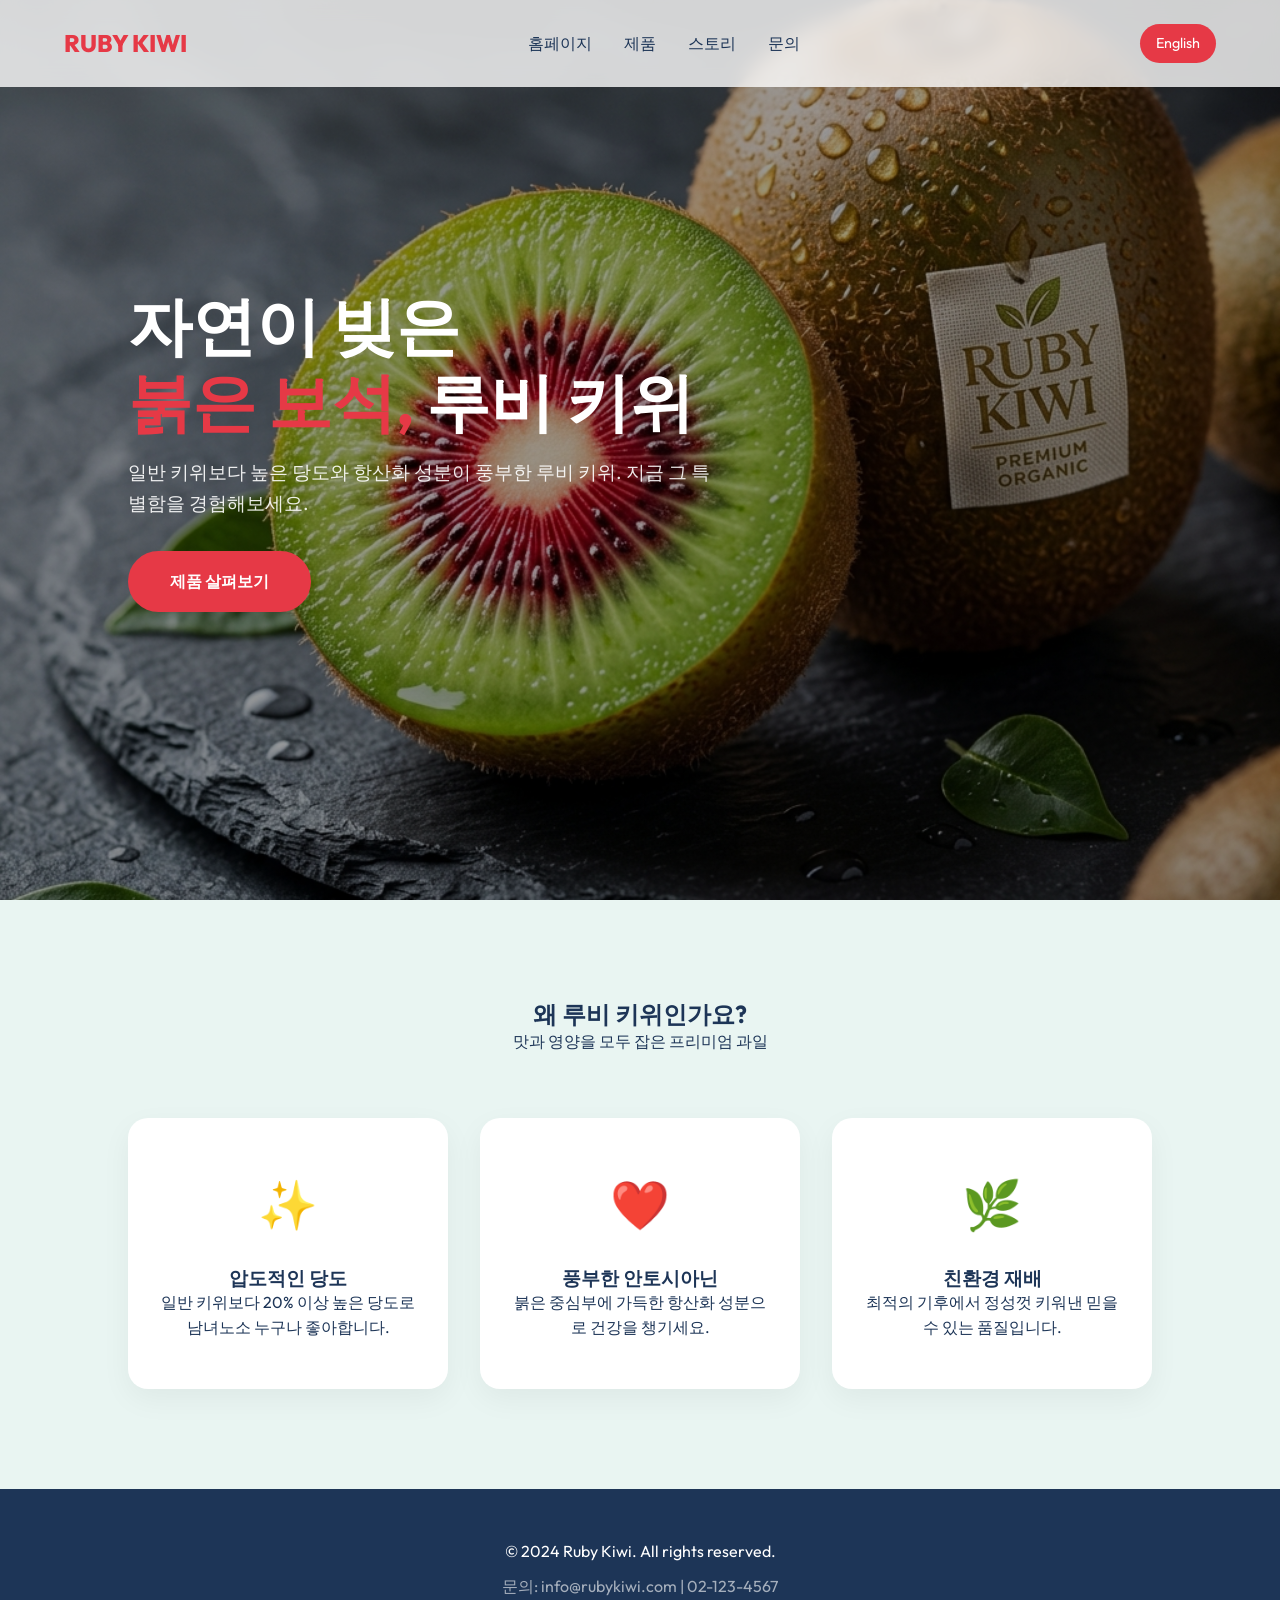
==== index.html @ 23ddec9c "Add files via upload" ====
<!DOCTYPE html>
<html lang="ko">
<head>
    <meta charset="UTF-8">
    <meta name="viewport" content="width=device-width, initial-scale=1.0">
    <title>루비 키위 - 자연의 붉은 보석</title>
    <meta name="description" content="달콤한 맛과 풍부한 영양, 속이 붉은 루비 키위를 만나보세요.">
    
    <!-- Google Fonts -->
    <link rel="preconnect" href="https://fonts.googleapis.com">
    <link rel="preconnect" href="https://fonts.gstatic.com" crossorigin>
    <link href="https://fonts.googleapis.com/css2?family=Outfit:wght@300;500;700;800&display=swap" rel="stylesheet">
    
    <!-- Custom CSS -->
    <link rel="stylesheet" href="style.css">
</head>
<body>

    <!-- Navigation -->
    <nav>
        <div class="logo">RUBY KIWI</div>
        <ul class="nav-links">
            <li><a href="#home">홈페이지</a></li>
            <li><a href="#product">제품</a></li>
            <li><a href="#story">스토리</a></li>
            <li><a href="#contact">문의</a></li>
        </ul>
        <a href="en.html" class="lang-switch">English</a>
    </nav>

    <!-- Hero Section -->
    <header id="home" class="hero">
        <div class="hero-content">
            <h1>자연이 빚은<br><span style="color: var(--primary-red);">붉은 보석,</span> 루비 키위</h1>
            <p>일반 키위보다 높은 당도와 항산화 성분이 풍부한 루비 키위. 지금 그 특별함을 경험해보세요.</p>
            <a href="#product" class="cta-button">제품 살펴보기</a>
        </div>
    </header>

    <!-- Product Features -->
    <section id="product" class="features">
        <div class="section-title">
            <h2>왜 루비 키위인가요?</h2>
            <p>맛과 영양을 모두 잡은 프리미엄 과일</p>
        </div>
        <div class="feature-grid">
            <div class="feature-card">
                <div class="feature-icon">✨</div>
                <h3>압도적인 당도</h3>
                <p>일반 키위보다 20% 이상 높은 당도로 남녀노소 누구나 좋아합니다.</p>
            </div>
            <div class="feature-card">
                <div class="feature-icon">❤️</div>
                <h3>풍부한 안토시아닌</h3>
                <p>붉은 중심부에 가득한 항산화 성분으로 건강을 챙기세요.</p>
            </div>
            <div class="feature-card">
                <div class="feature-icon">🌿</div>
                <h3>친환경 재배</h3>
                <p>최적의 기후에서 정성껏 키워낸 믿을 수 있는 품질입니다.</p>
            </div>
        </div>
    </section>

    <!-- Footer / Contact Section -->
    <footer id="contact" style="padding: 50px 10%; background: var(--dark); color: var(--white); text-align: center;">
        <p>&copy; 2024 Ruby Kiwi. All rights reserved.</p>
        <p style="margin-top: 10px; opacity: 0.6;">문의: info@rubykiwi.com | 02-123-4567</p>
    </footer>

</body>
</html>
---- style.css ----
/* Design System & Modern Reset */
:root {
    --primary-red: #e63946;
    --primary-green: #2a9d8f;
    --accent-red: #d90429;
    --soft-green: #e9f5f2;
    --dark: #1d3557;
    --light: #f1faee;
    --white: #ffffff;
    --glass: rgba(255, 255, 255, 0.8);
    --transition: all 0.3s cubic-bezier(0.4, 0, 0.2, 1);
    --font-main: 'Outfit', sans-serif;
}

* {
    margin: 0;
    padding: 0;
    box-sizing: border-box;
}

body {
    font-family: var(--font-main);
    background-color: var(--white);
    color: var(--dark);
    line-height: 1.6;
    overflow-x: hidden;
}

/* Typography */
h1, h2, h3 {
    font-weight: 700;
    line-height: 1.2;
}

/* Navigation */
nav {
    position: fixed;
    top: 0;
    width: 100%;
    padding: 1.5rem 5%;
    display: flex;
    justify-content: space-between;
    align-items: center;
    background: var(--glass);
    backdrop-filter: blur(10px);
    z-index: 1000;
    transition: var(--transition);
}

.logo {
    font-size: 1.5rem;
    font-weight: 800;
    color: var(--primary-red);
}

.nav-links {
    display: flex;
    gap: 2rem;
    list-style: none;
}

.nav-links a {
    text-decoration: none;
    color: var(--dark);
    font-weight: 500;
    transition: var(--transition);
}

.nav-links a:hover {
    color: var(--primary-red);
}

.lang-switch {
    background: var(--primary-red);
    color: var(--white);
    padding: 0.5rem 1rem;
    border-radius: 50px;
    text-decoration: none;
    font-size: 0.9rem;
}

/* Hero Section */
.hero {
    height: 100vh;
    display: flex;
    align-items: center;
    padding: 0 10%;
    background: linear-gradient(rgba(0,0,0,0.4), rgba(0,0,0,0.4)), url('images/hero.png');
    background-size: cover;
    background-position: center;
    color: var(--white);
    position: relative;
}

.hero-content {
    max-width: 600px;
    animation: fadeInUp 1s ease-out;
}

.hero h1 {
    font-size: 4rem;
    margin-bottom: 1rem;
}

.hero p {
    font-size: 1.2rem;
    margin-bottom: 2rem;
    opacity: 0.9;
}

.cta-button {
    display: inline-block;
    padding: 1rem 2.5rem;
    background: var(--primary-red);
    color: var(--white);
    text-decoration: none;
    border-radius: 50px;
    font-weight: 600;
    transition: var(--transition);
    border: 2px solid transparent;
}

.cta-button:hover {
    background: transparent;
    border-color: var(--white);
    transform: translateY(-5px);
}

/* Features Section */
.features {
    padding: 100px 10%;
    background: var(--soft-green);
    text-align: center;
}

.section-title {
    margin-bottom: 4rem;
}

.feature-grid {
    display: grid;
    grid-template-columns: repeat(auto-fit, minmax(250px, 1fr));
    gap: 2rem;
}

.feature-card {
    background: var(--white);
    padding: 3rem 2rem;
    border-radius: 20px;
    box-shadow: 0 10px 30px rgba(0,0,0,0.05);
    transition: var(--transition);
}

.feature-card:hover {
    transform: translateY(-10px);
}

.feature-icon {
    font-size: 3rem;
    margin-bottom: 1.5rem;
    color: var(--primary-red);
}

/* Animations */
@keyframes fadeInUp {
    from {
        opacity: 0;
        transform: translateY(30px);
    }
    to {
        opacity: 1;
        transform: translateY(0);
    }
}

/* Responsive */
@media (max-width: 768px) {
    .nav-links {
        display: none;
    }
    .hero h1 {
        font-size: 2.5rem;
    }
}
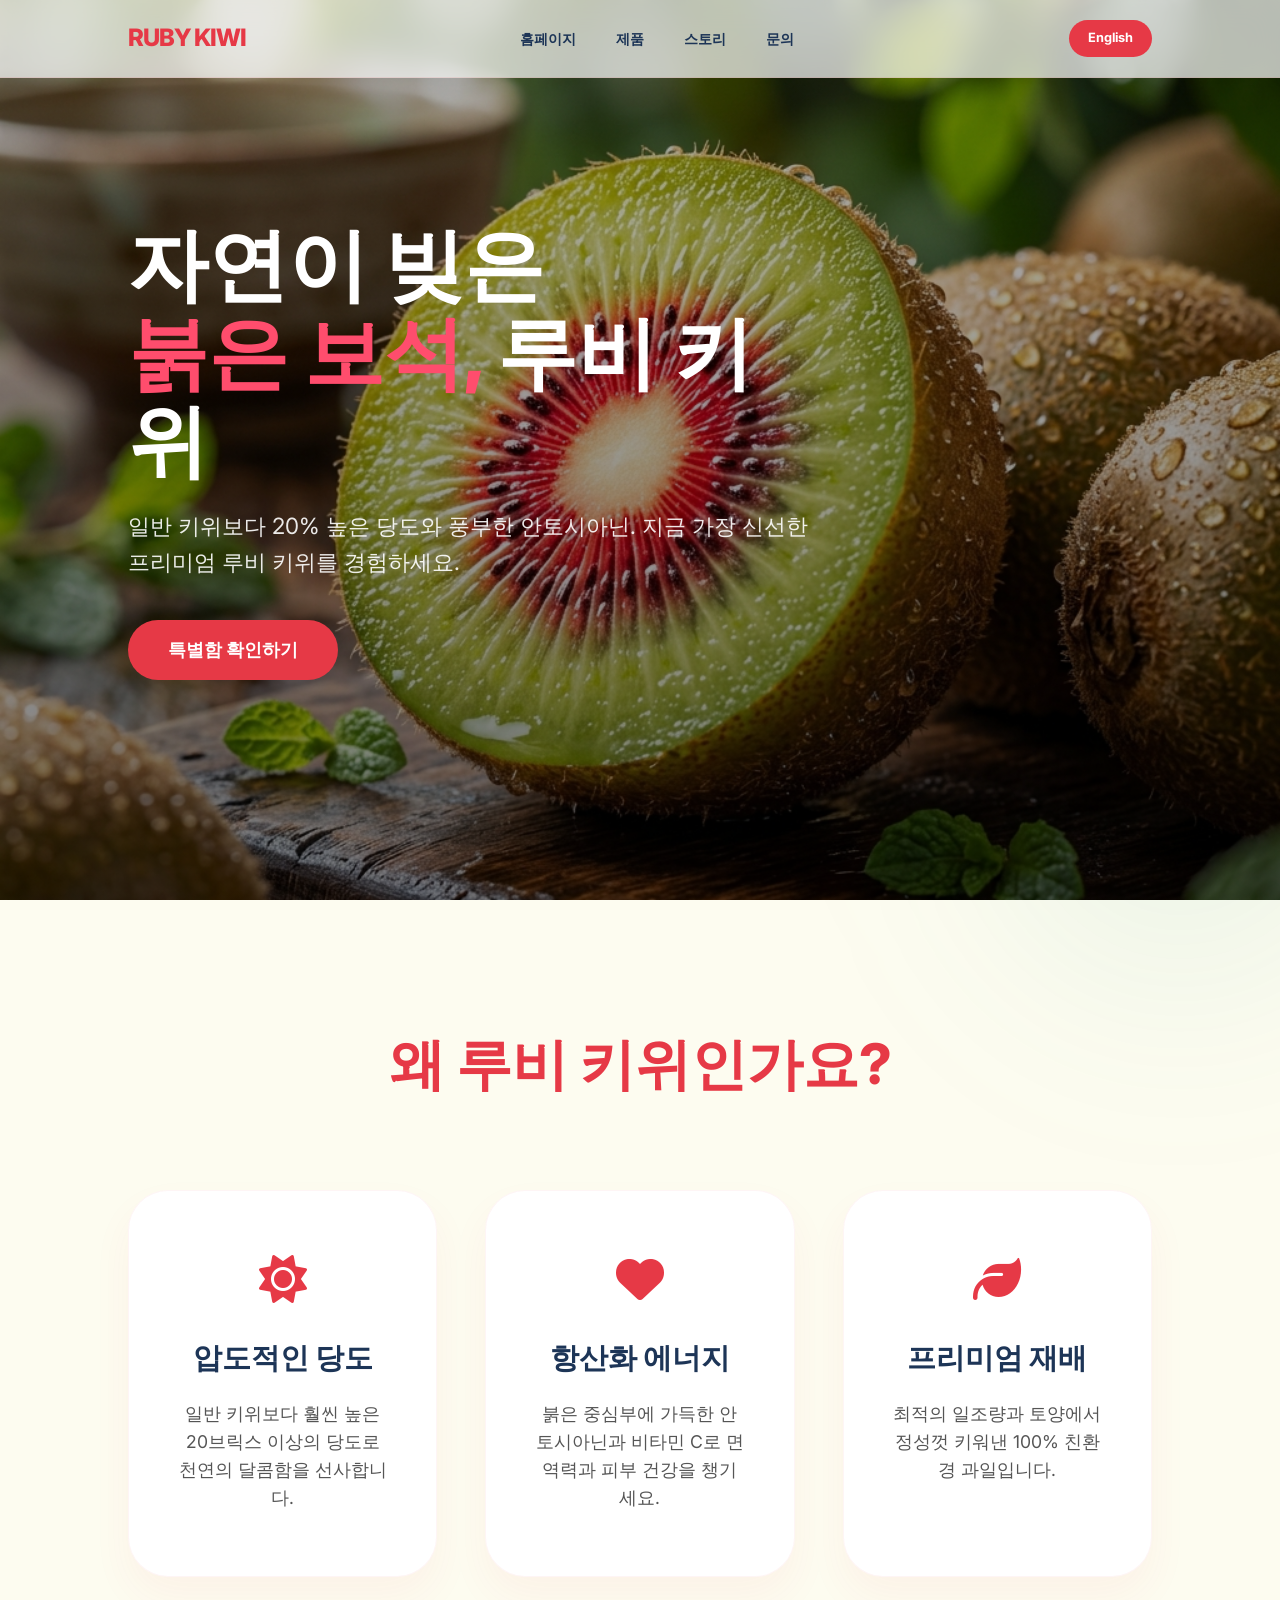
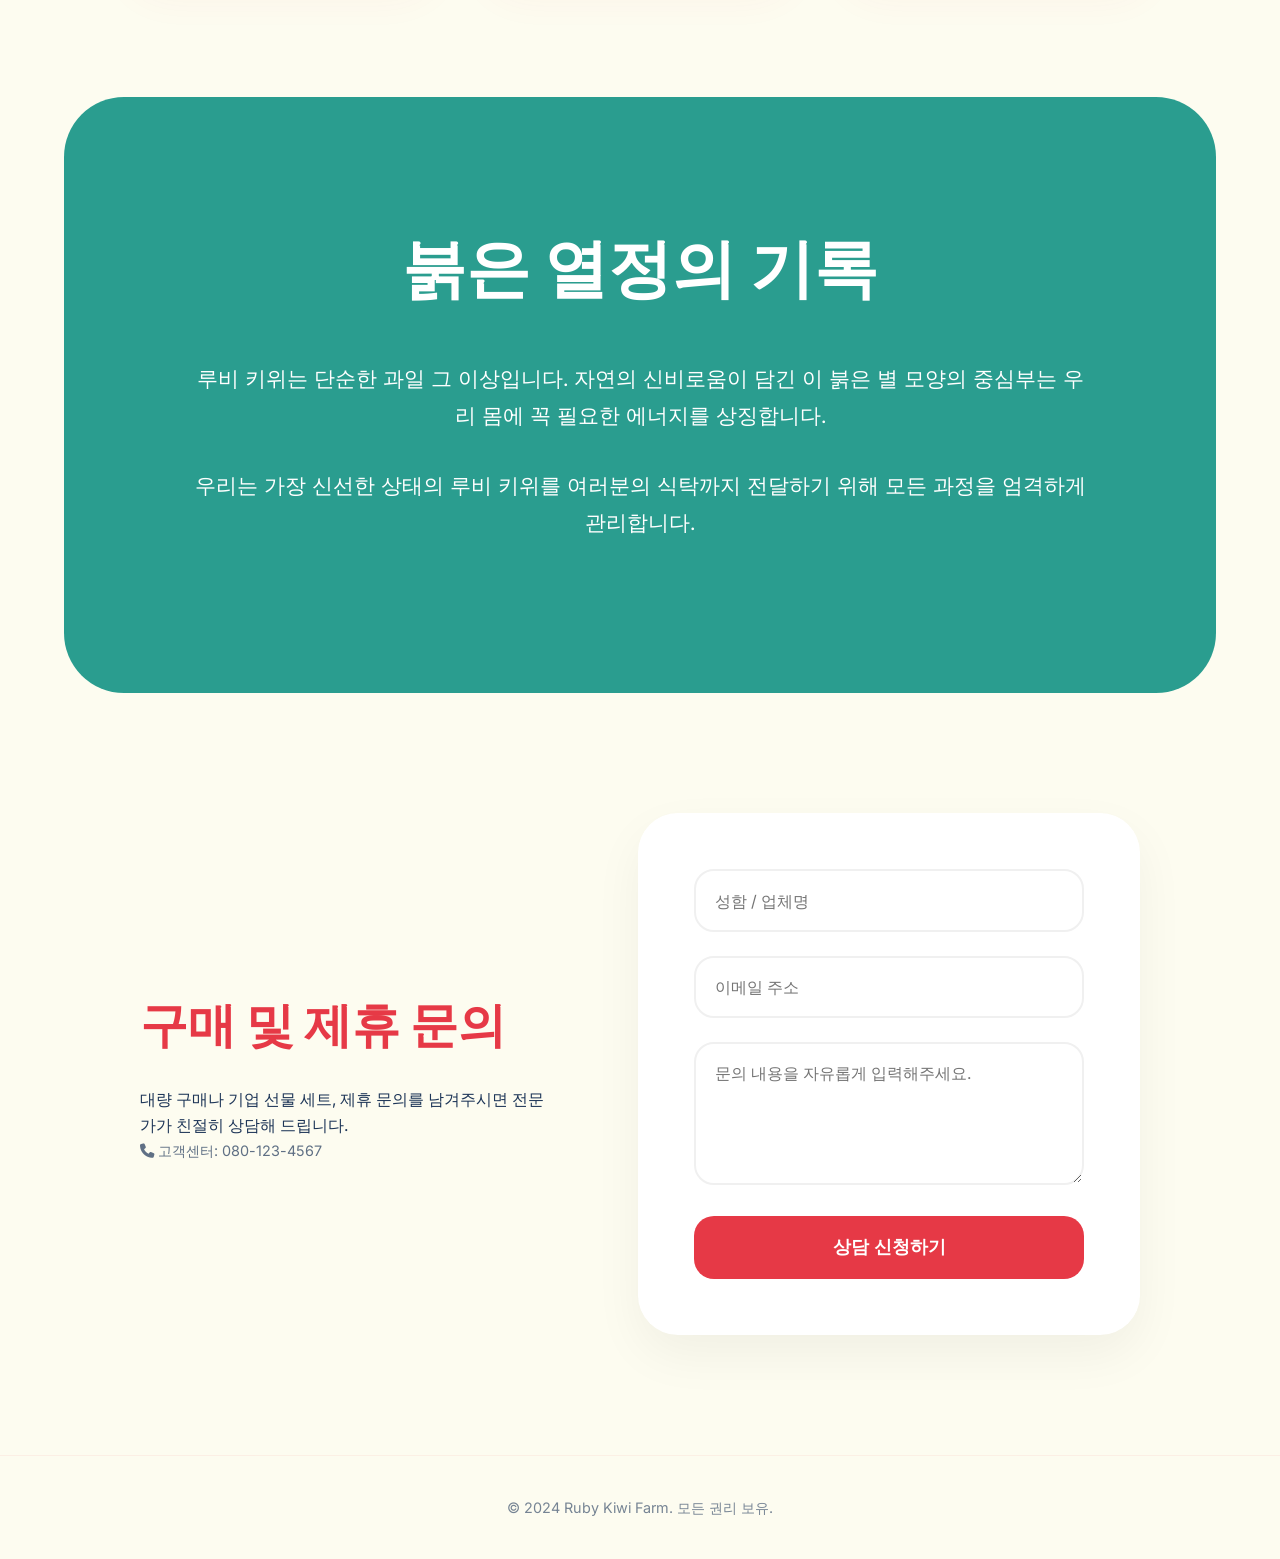
==== commit 39250819: "Add files via upload" ====
--- a/index.html
+++ b/index.html
@@ -3,18 +3,23 @@
 <head>
     <meta charset="UTF-8">
     <meta name="viewport" content="width=device-width, initial-scale=1.0">
-    <title>루비 키위 - 자연의 붉은 보석</title>
-    <meta name="description" content="달콤한 맛과 풍부한 영양, 속이 붉은 루비 키위를 만나보세요.">
+    <title>루비 키위 - 자연이 선사하는 붉은 보석</title>
+    <meta name="description" content="달콤한 당도와 풍부한 항산화 성분, 속이 붉은 프리미엄 루비 키위를 만나보세요.">
     
-    <!-- Google Fonts -->
+    <!-- Fonts & Icons -->
     <link rel="preconnect" href="https://fonts.googleapis.com">
     <link rel="preconnect" href="https://fonts.gstatic.com" crossorigin>
-    <link href="https://fonts.googleapis.com/css2?family=Outfit:wght@300;500;700;800&display=swap" rel="stylesheet">
+    <link href="https://fonts.googleapis.com/css2?family=Inter:wght@400;500;600;700;800&display=swap" rel="stylesheet">
+    <link rel="stylesheet" href="https://cdnjs.cloudflare.com/ajax/libs/font-awesome/6.5.1/css/all.min.css">
     
     <!-- Custom CSS -->
     <link rel="stylesheet" href="style.css">
 </head>
 <body>
+
+    <!-- Decorative Elements -->
+    <div class="blob blob-1"></div>
+    <div class="blob blob-2"></div>
 
     <!-- Navigation -->
     <nav>
@@ -31,41 +36,72 @@
     <!-- Hero Section -->
     <header id="home" class="hero">
         <div class="hero-content">
-            <h1>자연이 빚은<br><span style="color: var(--primary-red);">붉은 보석,</span> 루비 키위</h1>
-            <p>일반 키위보다 높은 당도와 항산화 성분이 풍부한 루비 키위. 지금 그 특별함을 경험해보세요.</p>
-            <a href="#product" class="cta-button">제품 살펴보기</a>
+            <h1>자연이 빚은<br><span>붉은 보석,</span> 루비 키위</h1>
+            <p>일반 키위보다 20% 높은 당도와 풍부한 안토시아닌. 지금 가장 신선한 프리미엄 루비 키위를 경험하세요.</p>
+            <a href="#product" class="cta-button">특별함 확인하기</a>
         </div>
     </header>
 
-    <!-- Product Features -->
-    <section id="product" class="features">
+    <!-- Product Section -->
+    <section id="product">
         <div class="section-title">
             <h2>왜 루비 키위인가요?</h2>
-            <p>맛과 영양을 모두 잡은 프리미엄 과일</p>
         </div>
-        <div class="feature-grid">
-            <div class="feature-card">
-                <div class="feature-icon">✨</div>
+        <div class="product-grid">
+            <div class="product-card">
+                <i class="fas fa-sun"></i>
                 <h3>압도적인 당도</h3>
-                <p>일반 키위보다 20% 이상 높은 당도로 남녀노소 누구나 좋아합니다.</p>
+                <p>일반 키위보다 훨씬 높은 20브릭스 이상의 당도로 천연의 달콤함을 선사합니다.</p>
             </div>
-            <div class="feature-card">
-                <div class="feature-icon">❤️</div>
-                <h3>풍부한 안토시아닌</h3>
-                <p>붉은 중심부에 가득한 항산화 성분으로 건강을 챙기세요.</p>
+            <div class="product-card">
+                <i class="fas fa-heart"></i>
+                <h3>항산화 에너지</h3>
+                <p>붉은 중심부에 가득한 안토시아닌과 비타민 C로 면역력과 피부 건강을 챙기세요.</p>
             </div>
-            <div class="feature-card">
-                <div class="feature-icon">🌿</div>
-                <h3>친환경 재배</h3>
-                <p>최적의 기후에서 정성껏 키워낸 믿을 수 있는 품질입니다.</p>
+            <div class="product-card">
+                <i class="fas fa-leaf"></i>
+                <h3>프리미엄 재배</h3>
+                <p>최적의 일조량과 토양에서 정성껏 키워낸 100% 친환경 과일입니다.</p>
             </div>
         </div>
     </section>
 
-    <!-- Footer / Contact Section -->
-    <footer id="contact" style="padding: 50px 10%; background: var(--dark); color: var(--white); text-align: center;">
-        <p>&copy; 2024 Ruby Kiwi. All rights reserved.</p>
-        <p style="margin-top: 10px; opacity: 0.6;">문의: info@rubykiwi.com | 02-123-4567</p>
+    <!-- Story Section -->
+    <section id="story" class="story">
+        <div class="story-text">
+            <h2>붉은 열정의 기록</h2>
+            <p>루비 키위는 단순한 과일 그 이상입니다. 자연의 신비로움이 담긴 이 붉은 별 모양의 중심부는 우리 몸에 꼭 필요한 에너지를 상징합니다.</p>
+            <p>우리는 가장 신선한 상태의 루비 키위를 여러분의 식탁까지 전달하기 위해 모든 과정을 엄격하게 관리합니다.</p>
+        </div>
+    </section>
+
+    <!-- Contact Section -->
+    <section id="contact" class="contact">
+        <div class="contact-container">
+            <div class="contact-info">
+                <h3>구매 및 제휴 문의</h3>
+                <p>대량 구매나 기업 선물 세트, 제휴 문의를 남겨주시면 전문가가 친절히 상담해 드립니다.</p>
+                <p style="font-size: 0.9rem; opacity: 0.7;"><i class="fas fa-phone"></i> 고객센터: 080-123-4567</p>
+            </div>
+            <div class="contact-form-wrapper">
+                <form class="contact-form">
+                    <div class="form-group">
+                        <input type="text" placeholder="성함 / 업체명" required>
+                    </div>
+                    <div class="form-group">
+                        <input type="email" placeholder="이메일 주소" required>
+                    </div>
+                    <div class="form-group">
+                        <textarea rows="5" placeholder="문의 내용을 자유롭게 입력해주세요."></textarea>
+                    </div>
+                    <button type="submit" class="submit-btn">상담 신청하기</button>
+                </form>
+            </div>
+        </div>
+    </section>
+
+    <footer style="padding: 40px 10%; text-align: center; border-top: 1px solid rgba(230, 57, 70, 0.1); font-size: 0.9rem; color: var(--dark-text); opacity: 0.6;">
+        <p>&copy; 2024 Ruby Kiwi Farm. 모든 권리 보유.</p>
     </footer>
 
 </body>
--- a/style.css
+++ b/style.css
@@ -1,15 +1,20 @@
-/* Design System & Modern Reset */
+/* Ruby Kiwi Premium Design System */
 :root {
     --primary-red: #e63946;
     --primary-green: #2a9d8f;
     --accent-red: #d90429;
     --soft-green: #e9f5f2;
-    --dark: #1d3557;
-    --light: #f1faee;
+    --bg-cream: #fdfcf0;
+    --dark-text: #1d3557;
+    --light-text: #f1faee;
     --white: #ffffff;
-    --glass: rgba(255, 255, 255, 0.8);
-    --transition: all 0.3s cubic-bezier(0.4, 0, 0.2, 1);
-    --font-main: 'Outfit', sans-serif;
+    --glass: rgba(255, 255, 255, 0.7);
+    --transition: all 0.5s cubic-bezier(0.4, 0, 0.2, 1);
+    --font-main: 'Inter', sans-serif;
+}
+
+html {
+    scroll-behavior: smooth;
 }
 
 * {
@@ -20,16 +25,34 @@
 
 body {
     font-family: var(--font-main);
-    background-color: var(--white);
-    color: var(--dark);
+    background-color: var(--bg-cream);
+    color: var(--dark-text);
     line-height: 1.6;
     overflow-x: hidden;
-}
-
-/* Typography */
-h1, h2, h3 {
-    font-weight: 700;
-    line-height: 1.2;
+    position: relative;
+}
+
+/* Decorative Blobs */
+.blob {
+    position: fixed;
+    width: 600px;
+    height: 600px;
+    background: radial-gradient(circle, rgba(230, 57, 70, 0.1) 0%, transparent 70%);
+    border-radius: 50%;
+    z-index: -1;
+    filter: blur(80px);
+    animation: float 20s infinite alternate;
+}
+
+.blob-1 {
+    top: -200px;
+    left: -200px;
+}
+
+.blob-2 {
+    bottom: -200px;
+    right: -200px;
+    background: radial-gradient(circle, rgba(42, 157, 143, 0.1) 0%, transparent 70%);
 }
 
 /* Navigation */
@@ -37,32 +60,34 @@
     position: fixed;
     top: 0;
     width: 100%;
-    padding: 1.5rem 5%;
+    padding: 1.2rem 10%;
     display: flex;
     justify-content: space-between;
     align-items: center;
     background: var(--glass);
-    backdrop-filter: blur(10px);
+    backdrop-filter: blur(15px);
     z-index: 1000;
-    transition: var(--transition);
+    border-bottom: 1px solid rgba(230, 57, 70, 0.1);
 }
 
 .logo {
     font-size: 1.5rem;
     font-weight: 800;
     color: var(--primary-red);
+    letter-spacing: -1px;
 }
 
 .nav-links {
     display: flex;
-    gap: 2rem;
+    gap: 2.5rem;
     list-style: none;
 }
 
 .nav-links a {
     text-decoration: none;
-    color: var(--dark);
-    font-weight: 500;
+    color: var(--dark-text);
+    font-weight: 600;
+    font-size: 0.9rem;
     transition: var(--transition);
 }
 
@@ -73,10 +98,17 @@
 .lang-switch {
     background: var(--primary-red);
     color: var(--white);
-    padding: 0.5rem 1rem;
+    padding: 0.5rem 1.2rem;
     border-radius: 50px;
     text-decoration: none;
-    font-size: 0.9rem;
+    font-size: 0.8rem;
+    font-weight: 700;
+    transition: var(--transition);
+}
+
+.lang-switch:hover {
+    background: var(--accent-red);
+    transform: translateY(-2px);
 }
 
 /* Hero Section */
@@ -85,7 +117,7 @@
     display: flex;
     align-items: center;
     padding: 0 10%;
-    background: linear-gradient(rgba(0,0,0,0.4), rgba(0,0,0,0.4)), url('images/hero.png');
+    background: linear-gradient(rgba(0,0,0,0.3), rgba(0,0,0,0.5)), url('images/hero.png');
     background-size: cover;
     background-position: center;
     color: var(--white);
@@ -93,18 +125,24 @@
 }
 
 .hero-content {
-    max-width: 600px;
-    animation: fadeInUp 1s ease-out;
+    max-width: 700px;
+    animation: fadeInScale 1.2s ease-out;
 }
 
 .hero h1 {
-    font-size: 4rem;
-    margin-bottom: 1rem;
+    font-size: 5rem;
+    font-weight: 800;
+    line-height: 1.1;
+    margin-bottom: 1.5rem;
+}
+
+.hero h1 span {
+    color: #ff4d6d;
 }
 
 .hero p {
-    font-size: 1.2rem;
-    margin-bottom: 2rem;
+    font-size: 1.4rem;
+    margin-bottom: 2.5rem;
     opacity: 0.9;
 }
 
@@ -115,70 +153,172 @@
     color: var(--white);
     text-decoration: none;
     border-radius: 50px;
-    font-weight: 600;
-    transition: var(--transition);
-    border: 2px solid transparent;
+    font-weight: 700;
+    font-size: 1.1rem;
+    transition: var(--transition);
 }
 
 .cta-button:hover {
-    background: transparent;
-    border-color: var(--white);
+    background: var(--white);
+    color: var(--primary-red);
     transform: translateY(-5px);
 }
 
-/* Features Section */
-.features {
-    padding: 100px 10%;
+/* Common Section */
+section {
+    padding: 120px 10%;
+}
+
+.section-title {
+    text-align: center;
+    margin-bottom: 80px;
+}
+
+.section-title h2 {
+    font-size: 3.5rem;
+    font-weight: 800;
+    color: var(--primary-red);
+}
+
+/* Product Section */
+.product-grid {
+    display: grid;
+    grid-template-columns: repeat(auto-fit, minmax(300px, 1fr));
+    gap: 3rem;
+}
+
+.product-card {
+    background: var(--white);
+    padding: 4rem 3rem;
+    border-radius: 40px;
+    box-shadow: 0 20px 40px rgba(230, 57, 70, 0.05);
+    transition: var(--transition);
+    text-align: center;
+    border: 1px solid rgba(230, 57, 70, 0.05);
+}
+
+.product-card:hover {
+    transform: translateY(-15px);
+    box-shadow: 0 30px 60px rgba(230, 57, 70, 0.1);
+    border-color: var(--primary-red);
+}
+
+.product-card i {
+    font-size: 3rem;
+    color: var(--primary-red);
+    margin-bottom: 2rem;
+    display: block;
+}
+
+.product-card h3 {
+    font-size: 1.8rem;
+    margin-bottom: 1.2rem;
+    color: var(--dark-text);
+}
+
+.product-card p {
+    color: #555;
+    font-size: 1.1rem;
+}
+
+/* Story Section */
+.story {
+    background: var(--primary-green);
+    color: var(--white);
+    text-align: center;
+    border-radius: 60px;
+    margin: 0 5%;
+}
+
+.story-text h2 {
+    color: var(--white);
+    font-size: 4rem;
+    margin-bottom: 2.5rem;
+}
+
+.story-text p {
+    font-size: 1.3rem;
+    max-width: 900px;
+    margin: 0 auto 2rem;
+    line-height: 1.8;
+}
+
+/* Contact Section */
+.contact-container {
+    max-width: 1000px;
+    margin: 0 auto;
+    display: grid;
+    grid-template-columns: 1fr 1.2fr;
+    gap: 5rem;
+    align-items: center;
+}
+
+.contact-info h3 {
+    font-size: 3rem;
+    color: var(--primary-red);
+    margin-bottom: 1.5rem;
+}
+
+.contact-form-wrapper {
+    background: var(--white);
+    padding: 3.5rem;
+    border-radius: 40px;
+    box-shadow: 0 20px 50px rgba(0,0,0,0.05);
+}
+
+.form-group {
+    margin-bottom: 1.5rem;
+}
+
+.form-group input, .form-group textarea {
+    width: 100%;
+    padding: 1.2rem;
+    border: 2px solid #f0f0f0;
+    border-radius: 20px;
+    font-family: inherit;
+    font-size: 1rem;
+    transition: var(--transition);
+}
+
+.form-group input:focus, .form-group textarea:focus {
+    border-color: var(--primary-red);
+    outline: none;
     background: var(--soft-green);
-    text-align: center;
-}
-
-.section-title {
-    margin-bottom: 4rem;
-}
-
-.feature-grid {
-    display: grid;
-    grid-template-columns: repeat(auto-fit, minmax(250px, 1fr));
-    gap: 2rem;
-}
-
-.feature-card {
-    background: var(--white);
-    padding: 3rem 2rem;
+}
+
+.submit-btn {
+    width: 100%;
+    padding: 1.2rem;
+    background: var(--primary-red);
+    color: var(--white);
+    border: none;
     border-radius: 20px;
-    box-shadow: 0 10px 30px rgba(0,0,0,0.05);
-    transition: var(--transition);
-}
-
-.feature-card:hover {
-    transform: translateY(-10px);
-}
-
-.feature-icon {
-    font-size: 3rem;
-    margin-bottom: 1.5rem;
-    color: var(--primary-red);
+    font-weight: 700;
+    font-size: 1.1rem;
+    cursor: pointer;
+    transition: var(--transition);
+}
+
+.submit-btn:hover {
+    background: var(--accent-red);
+    transform: scale(1.02);
 }
 
 /* Animations */
-@keyframes fadeInUp {
-    from {
-        opacity: 0;
-        transform: translateY(30px);
-    }
-    to {
-        opacity: 1;
-        transform: translateY(0);
-    }
+@keyframes float {
+    0% { transform: translate(0, 0); }
+    100% { transform: translate(40px, 40px); }
+}
+
+@keyframes fadeInScale {
+    from { opacity: 0; transform: scale(0.9); }
+    to { opacity: 1; transform: scale(1); }
 }
 
 /* Responsive */
 @media (max-width: 768px) {
-    .nav-links {
-        display: none;
-    }
-    .hero h1 {
-        font-size: 2.5rem;
-    }
-}
+    .nav-links { display: none; }
+    .hero h1 { font-size: 3.5rem; }
+    .contact-container { grid-template-columns: 1fr; gap: 3rem; }
+    .story-text h2 { font-size: 2.5rem; }
+}
